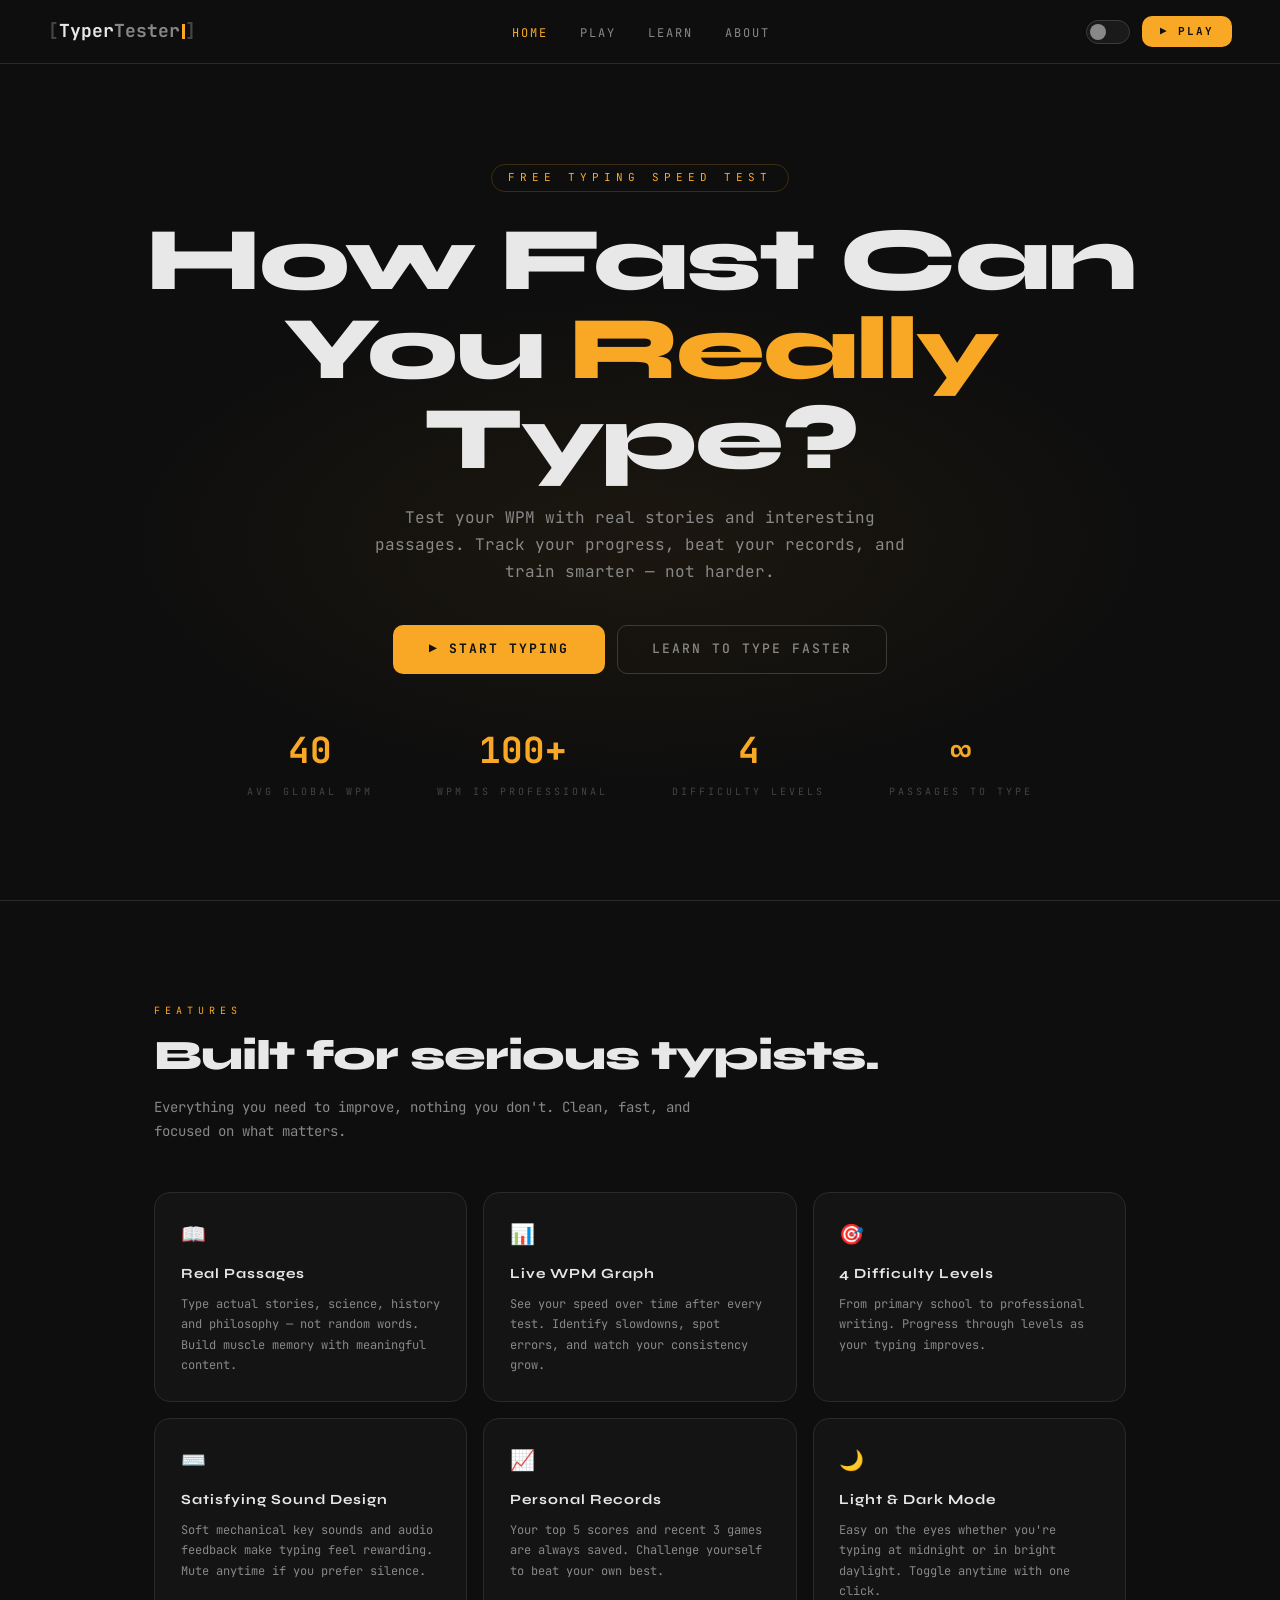
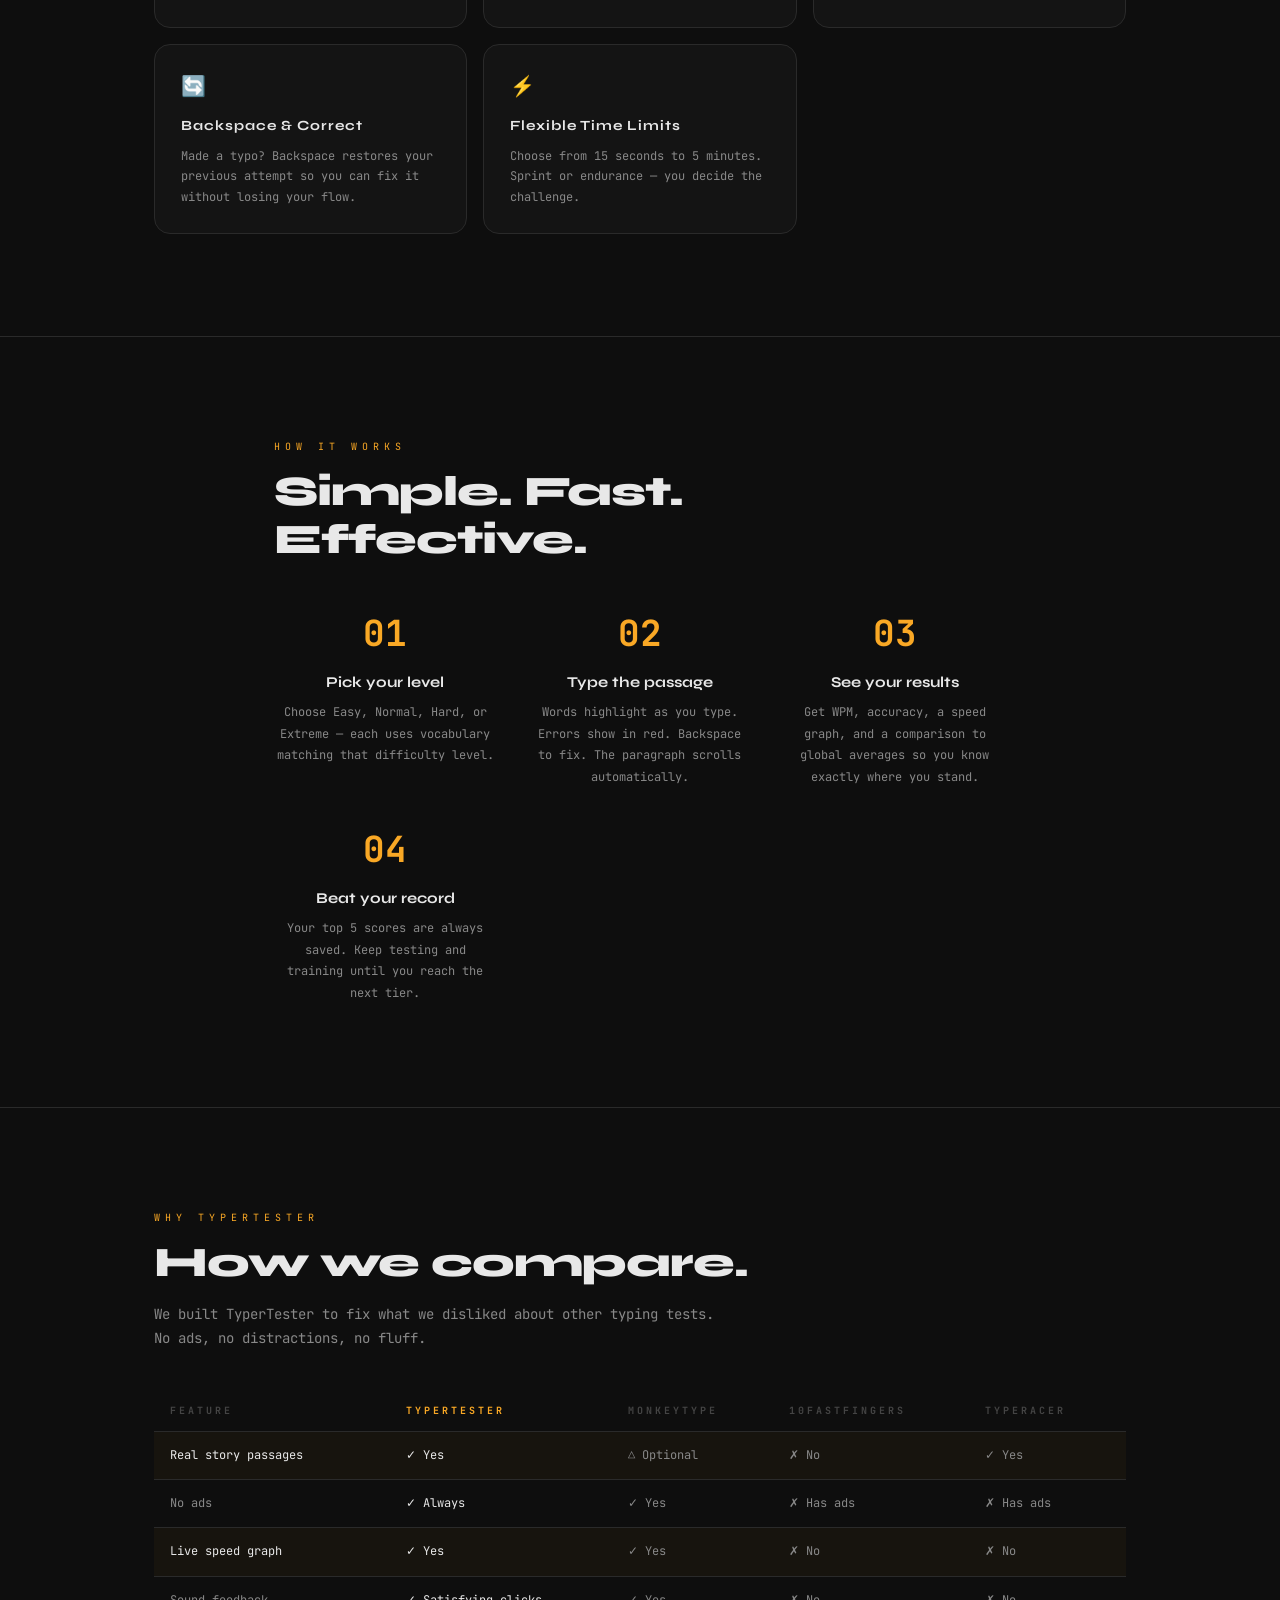
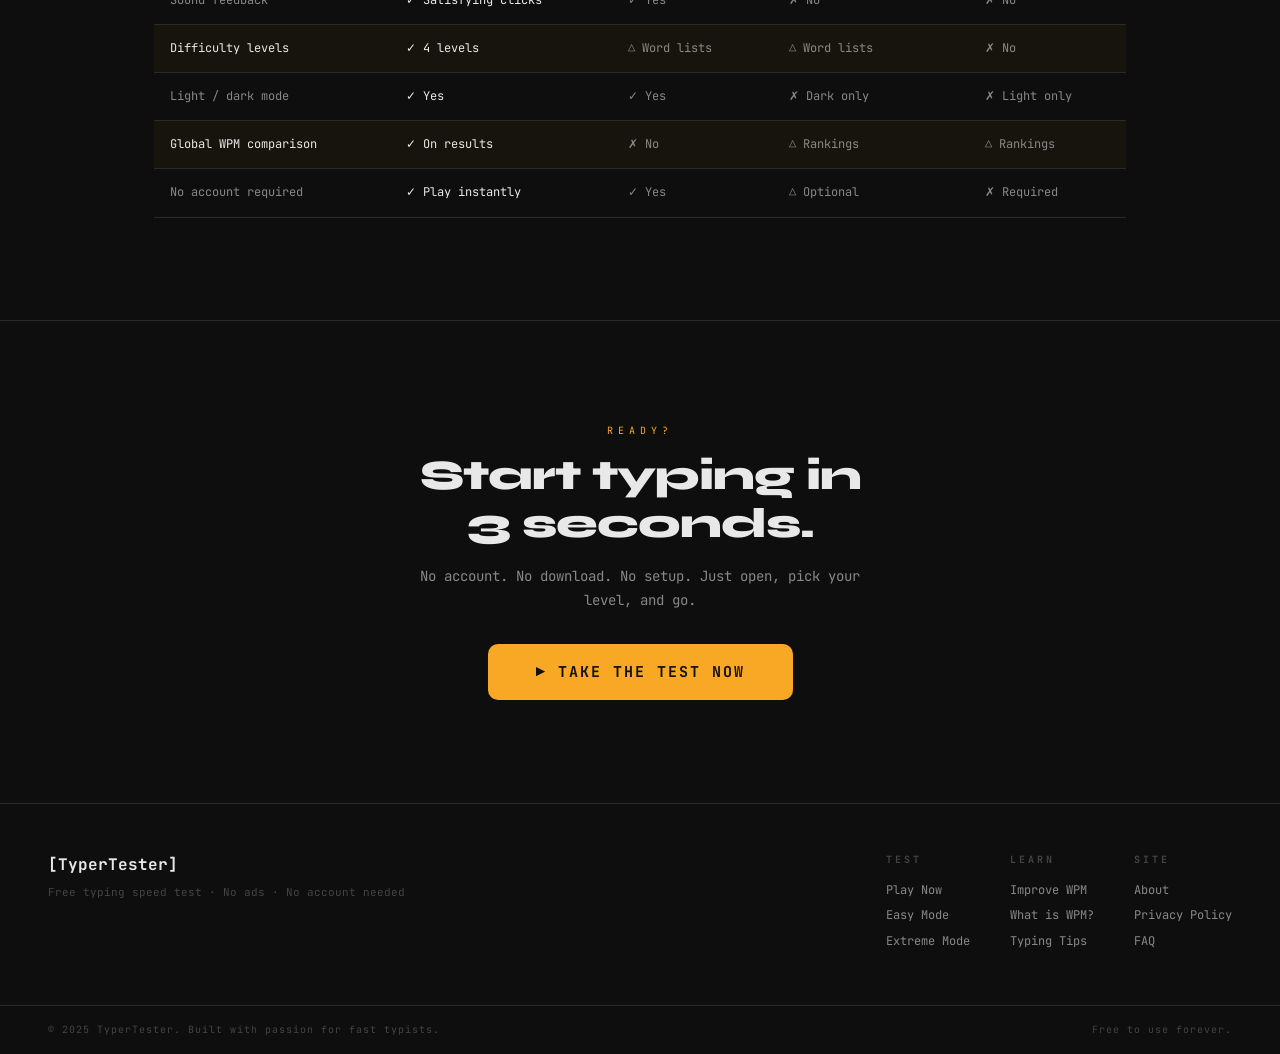
==== index.html @ 69767bdc "Add files via upload" ====
<!DOCTYPE html>
<html lang="en" data-theme="dark">
<head>
  <meta charset="UTF-8" />
  <meta name="viewport" content="width=device-width, initial-scale=1.0" />
  <title>TyperTester — Test & Improve Your Typing Speed</title>
  <meta name="description" content="TyperTester is a free, beautiful typing speed test. Practice with real passages, track your WPM, and become a faster typist." />
  <link rel="stylesheet" href="css/style.css" />
  <script src="js/main.js" defer></script>
</head>
<body>

<!-- NAV -->
<nav>
  <a href="index.html" class="nav-logo">
    <span class="bracket">[</span><span class="t1">Typer</span><span class="t2">Tester</span><span class="logo-cursor"></span><span class="bracket">]</span>
  </a>
  <ul class="nav-links" id="nav-links">
    <li><a href="index.html">Home</a></li>
    <li><a href="play.html">Play</a></li>
    <li><a href="learn.html">Learn</a></li>
    <li><a href="about.html">About</a></li>
  </ul>
  <div class="nav-right">
    <button class="theme-toggle" title="Toggle light/dark mode" aria-label="Toggle theme"></button>
    <a href="play.html" class="play-nav-btn">▶ Play</a>
    <button class="hamburger" id="hamburger" aria-label="Menu"><span></span><span></span><span></span></button>
  </div>
</nav>

<!-- HERO -->
<section class="hero">
  <div class="hero-bg"></div>
  <div class="hero-eyebrow fade-in">Free Typing Speed Test</div>
  <h1 class="fade-in-2">
    How Fast Can<br>You <span class="highlight">Really</span> Type?
  </h1>
  <p class="hero-sub fade-in-3">
    Test your WPM with real stories and interesting passages. Track your progress, beat your records, and train smarter — not harder.
  </p>
  <div class="hero-btns fade-in-4">
    <a href="play.html" class="btn-primary">▶ Start Typing</a>
    <a href="learn.html" class="btn-secondary">Learn to Type Faster</a>
  </div>
  <div class="hero-stats fade-in-4">
    <div class="hero-stat">
      <div class="num">40</div>
      <div class="label">Avg Global WPM</div>
    </div>
    <div class="hero-stat">
      <div class="num">100+</div>
      <div class="label">WPM is Professional</div>
    </div>
    <div class="hero-stat">
      <div class="num">4</div>
      <div class="label">Difficulty Levels</div>
    </div>
    <div class="hero-stat">
      <div class="num">∞</div>
      <div class="label">Passages to Type</div>
    </div>
  </div>
</section>

<hr class="divider" />

<!-- FEATURES -->
<div class="section">
  <div class="section-tag">Features</div>
  <h2 class="section-title">Built for serious typists.</h2>
  <p class="section-sub">Everything you need to improve, nothing you don't. Clean, fast, and focused on what matters.</p>
  <div class="feature-grid">
    <div class="feature-card">
      <div class="feature-icon">📖</div>
      <div class="feature-title">Real Passages</div>
      <div class="feature-desc">Type actual stories, science, history and philosophy — not random words. Build muscle memory with meaningful content.</div>
    </div>
    <div class="feature-card">
      <div class="feature-icon">📊</div>
      <div class="feature-title">Live WPM Graph</div>
      <div class="feature-desc">See your speed over time after every test. Identify slowdowns, spot errors, and watch your consistency grow.</div>
    </div>
    <div class="feature-card">
      <div class="feature-icon">🎯</div>
      <div class="feature-title">4 Difficulty Levels</div>
      <div class="feature-desc">From primary school to professional writing. Progress through levels as your typing improves.</div>
    </div>
    <div class="feature-card">
      <div class="feature-icon">⌨️</div>
      <div class="feature-title">Satisfying Sound Design</div>
      <div class="feature-desc">Soft mechanical key sounds and audio feedback make typing feel rewarding. Mute anytime if you prefer silence.</div>
    </div>
    <div class="feature-card">
      <div class="feature-icon">📈</div>
      <div class="feature-title">Personal Records</div>
      <div class="feature-desc">Your top 5 scores and recent 3 games are always saved. Challenge yourself to beat your own best.</div>
    </div>
    <div class="feature-card">
      <div class="feature-icon">🌙</div>
      <div class="feature-title">Light & Dark Mode</div>
      <div class="feature-desc">Easy on the eyes whether you're typing at midnight or in bright daylight. Toggle anytime with one click.</div>
    </div>
    <div class="feature-card">
      <div class="feature-icon">🔄</div>
      <div class="feature-title">Backspace & Correct</div>
      <div class="feature-desc">Made a typo? Backspace restores your previous attempt so you can fix it without losing your flow.</div>
    </div>
    <div class="feature-card">
      <div class="feature-icon">⚡</div>
      <div class="feature-title">Flexible Time Limits</div>
      <div class="feature-desc">Choose from 15 seconds to 5 minutes. Sprint or endurance — you decide the challenge.</div>
    </div>
  </div>
</div>

<hr class="divider" />

<!-- HOW IT WORKS -->
<div class="section" style="max-width:860px">
  <div class="section-tag">How It Works</div>
  <h2 class="section-title">Simple. Fast. Effective.</h2>
  <div style="display:grid;grid-template-columns:repeat(auto-fit,minmax(min(220px,100%),1fr));gap:2rem;margin-top:2.5rem">
    <div style="text-align:center">
      <div style="font-family:var(--mono);font-size:36px;font-weight:700;color:var(--accent);margin-bottom:.5rem">01</div>
      <div style="font-size:15px;font-weight:700;margin-bottom:.5rem">Pick your level</div>
      <div class="prose" style="font-size:12px">Choose Easy, Normal, Hard, or Extreme — each uses vocabulary matching that difficulty level.</div>
    </div>
    <div style="text-align:center">
      <div style="font-family:var(--mono);font-size:36px;font-weight:700;color:var(--accent);margin-bottom:.5rem">02</div>
      <div style="font-size:15px;font-weight:700;margin-bottom:.5rem">Type the passage</div>
      <div class="prose" style="font-size:12px">Words highlight as you type. Errors show in red. Backspace to fix. The paragraph scrolls automatically.</div>
    </div>
    <div style="text-align:center">
      <div style="font-family:var(--mono);font-size:36px;font-weight:700;color:var(--accent);margin-bottom:.5rem">03</div>
      <div style="font-size:15px;font-weight:700;margin-bottom:.5rem">See your results</div>
      <div class="prose" style="font-size:12px">Get WPM, accuracy, a speed graph, and a comparison to global averages so you know exactly where you stand.</div>
    </div>
    <div style="text-align:center">
      <div style="font-family:var(--mono);font-size:36px;font-weight:700;color:var(--accent);margin-bottom:.5rem">04</div>
      <div style="font-size:15px;font-weight:700;margin-bottom:.5rem">Beat your record</div>
      <div class="prose" style="font-size:12px">Your top 5 scores are always saved. Keep testing and training until you reach the next tier.</div>
    </div>
  </div>
</div>

<hr class="divider" />

<!-- COMPARISON -->
<div class="section">
  <div class="section-tag">Why TyperTester</div>
  <h2 class="section-title">How we compare.</h2>
  <p class="section-sub">We built TyperTester to fix what we disliked about other typing tests. No ads, no distractions, no fluff.</p>
  <div class="compare-wrap">
    <table class="compare-table">
      <thead>
        <tr>
          <th>Feature</th>
          <th class="us">TyperTester</th>
          <th>MonkeyType</th>
          <th>10FastFingers</th>
          <th>TypeRacer</th>
        </tr>
      </thead>
      <tbody>
        <tr class="us-row">
          <td class="us">Real story passages</td>
          <td class="us check">✓ Yes</td>
          <td class="meh">△ Optional</td>
          <td class="cross">✗ No</td>
          <td class="check">✓ Yes</td>
        </tr>
        <tr>
          <td>No ads</td>
          <td class="us check">✓ Always</td>
          <td class="check">✓ Yes</td>
          <td class="cross">✗ Has ads</td>
          <td class="cross">✗ Has ads</td>
        </tr>
        <tr class="us-row">
          <td class="us">Live speed graph</td>
          <td class="us check">✓ Yes</td>
          <td class="check">✓ Yes</td>
          <td class="cross">✗ No</td>
          <td class="cross">✗ No</td>
        </tr>
        <tr>
          <td>Sound feedback</td>
          <td class="us check">✓ Satisfying clicks</td>
          <td class="check">✓ Yes</td>
          <td class="cross">✗ No</td>
          <td class="cross">✗ No</td>
        </tr>
        <tr class="us-row">
          <td class="us">Difficulty levels</td>
          <td class="us check">✓ 4 levels</td>
          <td class="meh">△ Word lists</td>
          <td class="meh">△ Word lists</td>
          <td class="cross">✗ No</td>
        </tr>
        <tr>
          <td>Light / dark mode</td>
          <td class="us check">✓ Yes</td>
          <td class="check">✓ Yes</td>
          <td class="cross">✗ Dark only</td>
          <td class="cross">✗ Light only</td>
        </tr>
        <tr class="us-row">
          <td class="us">Global WPM comparison</td>
          <td class="us check">✓ On results</td>
          <td class="cross">✗ No</td>
          <td class="meh">△ Rankings</td>
          <td class="meh">△ Rankings</td>
        </tr>
        <tr>
          <td>No account required</td>
          <td class="us check">✓ Play instantly</td>
          <td class="check">✓ Yes</td>
          <td class="meh">△ Optional</td>
          <td class="cross">✗ Required</td>
        </tr>
      </tbody>
    </table>
  </div>
</div>

<hr class="divider" />

<!-- CTA -->
<div class="section" style="text-align:center;max-width:600px">
  <div class="section-tag">Ready?</div>
  <h2 class="section-title">Start typing in 3 seconds.</h2>
  <p class="section-sub" style="margin:0 auto 2rem">No account. No download. No setup. Just open, pick your level, and go.</p>
  <a href="play.html" class="btn-primary" style="font-size:15px;padding:16px 48px">▶ Take the Test Now</a>
</div>

<!-- FOOTER -->
<footer>
  <div class="footer-brand">
    <div class="brand-name" style="font-family:var(--mono)">[TyperTester]</div>
    <div class="brand-sub">Free typing speed test · No ads · No account needed</div>
  </div>
  <div class="footer-links">
    <div class="footer-col">
      <h5>Test</h5>
      <a href="play.html">Play Now</a>
      <a href="play.html?diff=easy">Easy Mode</a>
      <a href="play.html?diff=extreme">Extreme Mode</a>
    </div>
    <div class="footer-col">
      <h5>Learn</h5>
      <a href="learn.html">Improve WPM</a>
      <a href="learn.html#what-is-wpm">What is WPM?</a>
      <a href="learn.html#tips">Typing Tips</a>
    </div>
    <div class="footer-col">
      <h5>Site</h5>
      <a href="about.html">About</a>
      <a href="privacy.html">Privacy Policy</a>
      <a href="faq.html">FAQ</a>
    </div>
  </div>
</footer>
<div class="footer-bottom">
  <p>© 2025 TyperTester. Built with passion for fast typists.</p>
  <p>Free to use forever.</p>
</div>

</body>
</html>
---- css/style.css ----
/* ── TyperTester Global Styles ── */
@import url('https://fonts.googleapis.com/css2?family=JetBrains+Mono:wght@300;400;500;700&family=Syne:wght@400;600;700;800&display=swap');

:root {
  --bg: #0e0e0e;
  --bg2: #141414;
  --bg3: #1a1a1a;
  --border: #2a2a2a;
  --border2: #3a3a3a;
  --text: #e8e8e8;
  --text2: #888;
  --text3: #444;
  --accent: #f9a825;
  --accent2: #ffd54f;
  --green: #4caf50;
  --blue: #42a5f5;
  --orange: #ff9800;
  --red: #ef5350;
  --mono: 'JetBrains Mono', ui-monospace, monospace;
  --sans: 'Syne', sans-serif;
  --radius: 10px;
  --radius-lg: 16px;
  --nav-h: 64px;
  --transition: 0.2s ease;
}

[data-theme="light"] {
  --bg: #f5f4f0;
  --bg2: #ffffff;
  --bg3: #eeede9;
  --border: #dddbd4;
  --border2: #ccc9c0;
  --text: #1a1a1a;
  --text2: #666;
  --text3: #aaa;
  --accent: #e09000;
  --accent2: #f9a825;
}

*, *::before, *::after { box-sizing: border-box; margin: 0; padding: 0; }

html { scroll-behavior: smooth; }

body {
  font-family: var(--sans);
  background: var(--bg);
  color: var(--text);
  line-height: 1.6;
  transition: background var(--transition), color var(--transition);
  min-height: 100vh;
}

/* ── NAV ── */
nav {
  position: fixed; top: 0; left: 0; right: 0; z-index: 100;
  height: var(--nav-h);
  display: flex; align-items: center; justify-content: space-between;
  padding: 0 clamp(1rem, 4vw, 3rem);
  background: var(--bg);
  border-bottom: 1px solid var(--border);
  transition: background var(--transition), border-color var(--transition);
}

.nav-logo {
  font-family: var(--mono);
  font-size: clamp(14px, 1.5vw, 18px);
  font-weight: 700;
  color: var(--text);
  text-decoration: none;
  display: flex; align-items: center; gap: 0;
}
.nav-logo .bracket { color: var(--text3); }
.nav-logo .t1 { color: var(--text); }
.nav-logo .t2 { color: var(--text2); }

.nav-links {
  display: flex; align-items: center; gap: clamp(1rem, 2.5vw, 2rem);
  list-style: none;
}
.nav-links a {
  font-family: var(--mono); font-size: 12px; letter-spacing: 2px;
  color: var(--text2); text-decoration: none; text-transform: uppercase;
  transition: color var(--transition);
}
.nav-links a:hover, .nav-links a.active { color: var(--accent); }

.nav-right { display: flex; align-items: center; gap: 12px; }

/* Theme Toggle */
.theme-toggle {
  width: 44px; height: 24px;
  background: var(--bg3); border: 1px solid var(--border2);
  border-radius: 12px; cursor: pointer; position: relative;
  transition: background var(--transition);
  flex-shrink: 0;
}
.theme-toggle::after {
  content: '';
  position: absolute; top: 3px; left: 3px;
  width: 16px; height: 16px; border-radius: 50%;
  background: var(--text2);
  transition: transform 0.25s ease, background 0.25s ease;
}
[data-theme="light"] .theme-toggle::after {
  transform: translateX(20px);
  background: var(--accent);
}

.play-nav-btn {
  font-family: var(--mono); font-size: 11px; letter-spacing: 2px;
  padding: 7px 18px; border-radius: var(--radius);
  background: var(--accent); color: #111; font-weight: 700;
  border: none; cursor: pointer; text-decoration: none;
  text-transform: uppercase; transition: all var(--transition);
  display: inline-flex; align-items: center; gap: 6px;
}
.play-nav-btn:hover { background: var(--accent2); transform: translateY(-1px); }

/* Hamburger */
.hamburger { display: none; flex-direction: column; gap: 5px; cursor: pointer; padding: 4px; background: none; border: none; }
.hamburger span { display: block; width: 22px; height: 2px; background: var(--text2); border-radius: 1px; transition: all 0.3s; }

/* ── HERO ── */
.hero {
  min-height: 100vh; padding-top: var(--nav-h);
  display: flex; flex-direction: column; align-items: center; justify-content: center;
  text-align: center; padding-left: clamp(1rem, 5vw, 4rem); padding-right: clamp(1rem, 5vw, 4rem);
  position: relative; overflow: hidden;
}
.hero-bg {
  position: absolute; inset: 0; pointer-events: none;
  background: radial-gradient(ellipse 60% 40% at 50% 60%, rgba(249,168,37,0.06) 0%, transparent 70%);
}
.hero-eyebrow {
  font-family: var(--mono); font-size: 11px; letter-spacing: 5px; text-transform: uppercase;
  color: var(--accent); margin-bottom: 1.5rem;
  border: 1px solid rgba(249,168,37,0.2); border-radius: 20px; padding: 4px 16px;
  display: inline-block;
}
.hero h1 {
  font-family: var(--sans); font-size: clamp(42px, 7vw, 96px); font-weight: 800; line-height: 1;
  letter-spacing: -2px; margin-bottom: 1.2rem;
}
.hero h1 .highlight { color: var(--accent); }
.hero-sub {
  font-family: var(--mono); font-size: clamp(13px, 1.4vw, 16px);
  color: var(--text2); max-width: 540px; line-height: 1.7; margin-bottom: 2.5rem;
}
.hero-btns { display: flex; gap: 12px; justify-content: center; flex-wrap: wrap; margin-bottom: 3rem; }
.btn-primary {
  font-family: var(--mono); font-size: 13px; letter-spacing: 2px; text-transform: uppercase;
  padding: 14px 36px; border-radius: var(--radius); background: var(--accent);
  color: #111; font-weight: 700; border: none; cursor: pointer; text-decoration: none;
  transition: all var(--transition); display: inline-flex; align-items: center; gap: 8px;
}
.btn-primary:hover { background: var(--accent2); transform: translateY(-2px); }
.btn-secondary {
  font-family: var(--mono); font-size: 13px; letter-spacing: 2px; text-transform: uppercase;
  padding: 13px 34px; border-radius: var(--radius); background: transparent;
  color: var(--text2); font-weight: 500; border: 1.5px solid var(--border2); cursor: pointer;
  text-decoration: none; transition: all var(--transition); display: inline-flex; align-items: center; gap: 8px;
}
.btn-secondary:hover { border-color: var(--text2); color: var(--text); }

.hero-stats {
  display: flex; gap: clamp(2rem, 5vw, 4rem); justify-content: center; flex-wrap: wrap;
}
.hero-stat { text-align: center; }
.hero-stat .num { font-family: var(--mono); font-size: clamp(24px, 3vw, 36px); font-weight: 700; color: var(--accent); }
.hero-stat .label { font-family: var(--mono); font-size: 10px; letter-spacing: 3px; text-transform: uppercase; color: var(--text3); margin-top: 4px; }

/* ── SECTIONS ── */
.section {
  padding: clamp(4rem, 8vw, 7rem) clamp(1rem, 5vw, 4rem);
  max-width: 1100px; margin: 0 auto;
}
.section-full { padding: clamp(4rem, 8vw, 7rem) clamp(1rem, 5vw, 4rem); }
.section-tag {
  font-family: var(--mono); font-size: 10px; letter-spacing: 5px; text-transform: uppercase;
  color: var(--accent); margin-bottom: .8rem;
}
.section-title { font-size: clamp(26px, 3.5vw, 42px); font-weight: 800; letter-spacing: -1px; line-height: 1.15; margin-bottom: 1rem; }
.section-sub { font-family: var(--mono); font-size: clamp(12px, 1.2vw, 14px); color: var(--text2); line-height: 1.7; max-width: 560px; }
.divider { border: none; border-top: 1px solid var(--border); margin: 0; }

/* ── FEATURE GRID ── */
.feature-grid { display: grid; grid-template-columns: repeat(auto-fit, minmax(min(280px, 100%), 1fr)); gap: 16px; margin-top: 3rem; }
.feature-card {
  background: var(--bg2); border: 1.5px solid var(--border);
  border-radius: var(--radius-lg); padding: clamp(1.2rem, 2vw, 1.8rem);
  transition: border-color var(--transition), transform var(--transition);
}
.feature-card:hover { border-color: var(--border2); transform: translateY(-2px); }
.feature-icon { font-size: 20px; margin-bottom: .8rem; }
.feature-title { font-size: 14px; font-weight: 700; letter-spacing: 1px; margin-bottom: .5rem; }
.feature-desc { font-family: var(--mono); font-size: 12px; color: var(--text2); line-height: 1.7; }

/* ── COMPARISON TABLE ── */
.compare-wrap { overflow-x: auto; margin-top: 2.5rem; }
.compare-table { width: 100%; border-collapse: collapse; font-family: var(--mono); font-size: 12px; }
.compare-table th {
  padding: 12px 16px; text-align: left; font-size: 10px; letter-spacing: 3px;
  text-transform: uppercase; color: var(--text3); border-bottom: 1px solid var(--border);
}
.compare-table th.us { color: var(--accent); }
.compare-table td { padding: 14px 16px; border-bottom: 1px solid var(--border); color: var(--text2); }
.compare-table td.us { color: var(--text); }
.compare-table tr.us-row td { background: rgba(249,168,37,0.04); }
.check { color: var(--green); } .cross { color: var(--red); } .meh { color: var(--text3); }

/* ── WPM TIERS ── */
.tier-grid { display: grid; grid-template-columns: repeat(auto-fit, minmax(min(160px, 100%), 1fr)); gap: 10px; margin-top: 2rem; }
.tier-card {
  padding: 1.2rem 1rem; border-radius: var(--radius); border: 1.5px solid var(--border);
  background: var(--bg2); text-align: center;
}
.tier-range { font-family: var(--mono); font-size: 16px; font-weight: 700; margin-bottom: 4px; }
.tier-name { font-family: var(--mono); font-size: 10px; letter-spacing: 3px; text-transform: uppercase; color: var(--text2); margin-bottom: 4px; }
.tier-pct { font-family: var(--mono); font-size: 10px; color: var(--text3); }

/* ── TIPS ── */
.tips-grid { display: grid; grid-template-columns: repeat(auto-fit, minmax(min(300px, 100%), 1fr)); gap: 16px; margin-top: 2.5rem; }
.tip-card {
  background: var(--bg2); border: 1.5px solid var(--border); border-radius: var(--radius-lg);
  padding: 1.5rem; transition: border-color var(--transition);
}
.tip-card:hover { border-color: var(--accent); }
.tip-num { font-family: var(--mono); font-size: 10px; color: var(--accent); letter-spacing: 3px; text-transform: uppercase; margin-bottom: .5rem; }
.tip-title { font-size: 15px; font-weight: 700; margin-bottom: .5rem; }
.tip-desc { font-family: var(--mono); font-size: 12px; color: var(--text2); line-height: 1.7; }

/* ── ABOUT / GENERAL PAGE ── */
.page-hero {
  padding-top: calc(var(--nav-h) + clamp(3rem, 6vw, 5rem));
  padding-bottom: clamp(3rem, 5vw, 4rem);
  padding-left: clamp(1rem, 5vw, 4rem);
  padding-right: clamp(1rem, 5vw, 4rem);
  text-align: center; max-width: 800px; margin: 0 auto;
}
.page-hero h1 { font-size: clamp(32px, 5vw, 60px); font-weight: 800; letter-spacing: -1.5px; margin-bottom: 1rem; }
.page-hero p { font-family: var(--mono); font-size: clamp(12px, 1.2vw, 14px); color: var(--text2); line-height: 1.7; }

.prose { font-family: var(--mono); font-size: clamp(12px, 1.1vw, 14px); color: var(--text2); line-height: 1.8; }
.prose p { margin-bottom: 1.2rem; }
.prose h3 { font-family: var(--sans); font-size: 18px; font-weight: 700; color: var(--text); margin-bottom: .7rem; margin-top: 1.5rem; }
.prose strong { color: var(--text); }

/* ── FOOTER ── */
footer {
  border-top: 1px solid var(--border);
  padding: clamp(2rem, 4vw, 3rem) clamp(1rem, 5vw, 3rem);
  display: flex; justify-content: space-between; align-items: flex-start;
  flex-wrap: wrap; gap: 2rem;
  transition: border-color var(--transition);
}
.footer-brand .brand-name { font-family: var(--mono); font-size: 16px; font-weight: 700; margin-bottom: .4rem; }
.footer-brand .brand-sub { font-family: var(--mono); font-size: 11px; color: var(--text3); }
.footer-links { display: flex; gap: 2.5rem; flex-wrap: wrap; }
.footer-col h5 { font-family: var(--mono); font-size: 10px; letter-spacing: 3px; text-transform: uppercase; color: var(--text3); margin-bottom: .8rem; }
.footer-col a { display: block; font-family: var(--mono); font-size: 12px; color: var(--text2); text-decoration: none; margin-bottom: .4rem; transition: color var(--transition); }
.footer-col a:hover { color: var(--accent); }
.footer-bottom { border-top: 1px solid var(--border); padding: 1rem clamp(1rem, 5vw, 3rem); display: flex; justify-content: space-between; flex-wrap: wrap; gap: .5rem; }
.footer-bottom p { font-family: var(--mono); font-size: 10px; color: var(--text3); letter-spacing: 1px; }

/* ── PLAY PAGE ── */
#play-app {
  min-height: 100vh; padding-top: var(--nav-h);
  background: var(--bg); display: flex; flex-direction: column;
  font-family: var(--mono);
}

/* ── RESULT EXTRAS ── */
.result-compare {
  background: var(--bg2); border: 1.5px solid var(--border);
  border-radius: var(--radius-lg); padding: 1.5rem;
  margin-top: 1rem; width: 100%; max-width: 960px; align-self: center;
}
.rc-title { font-size: 10px; color: var(--text3); letter-spacing: 4px; text-transform: uppercase; margin-bottom: 1.2rem; font-family: var(--mono); }
.rc-bars { display: flex; flex-direction: column; gap: 10px; }
.rc-bar-row { display: flex; align-items: center; gap: 12px; font-family: var(--mono); font-size: 11px; }
.rc-bar-label { width: 130px; color: var(--text2); flex-shrink: 0; }
.rc-bar-track { flex: 1; height: 8px; background: var(--bg3); border-radius: 4px; overflow: hidden; }
.rc-bar-fill { height: 100%; border-radius: 4px; transition: width 1.2s cubic-bezier(0.4,0,0.2,1); width: 0; }
.rc-bar-fill.you { background: var(--accent); }
.rc-bar-fill.avg { background: var(--text3); }
.rc-bar-fill.pro { background: var(--blue); }
.rc-bar-fill.world { background: var(--red); }
.rc-bar-val { width: 55px; text-align: right; color: var(--text2); }
.tier-badge {
  display: inline-block; padding: 3px 12px; border-radius: 20px;
  font-family: var(--mono); font-size: 10px; letter-spacing: 2px; text-transform: uppercase;
  margin-top: .5rem;
}

/* ── UTILS ── */
.text-center { text-align: center; }
.mb-2 { margin-bottom: 2rem; }
.mt-3 { margin-top: 3rem; }
.accent { color: var(--accent); }
.mono { font-family: var(--mono); }
.bg-stripe {
  background: repeating-linear-gradient(45deg, transparent, transparent 4px, rgba(255,255,255,0.012) 4px, rgba(255,255,255,0.012) 8px);
}

/* ── MOBILE ── */
@media (max-width: 768px) {
  .nav-links { display: none; }
  .nav-links.open { display: flex; flex-direction: column; position: absolute; top: var(--nav-h); left: 0; right: 0; background: var(--bg); border-bottom: 1px solid var(--border); padding: 1rem 1.5rem; gap: .8rem; }
  .hamburger { display: flex; }
  .compare-table { font-size: 11px; }
  .compare-table td, .compare-table th { padding: 10px 10px; }
  footer { flex-direction: column; }
}

/* ── ANIMATIONS ── */
@keyframes fadeInUp { from { opacity: 0; transform: translateY(20px); } to { opacity: 1; transform: translateY(0); } }
.fade-in { animation: fadeInUp 0.6s ease both; }
.fade-in-2 { animation: fadeInUp 0.6s ease 0.15s both; }
.fade-in-3 { animation: fadeInUp 0.6s ease 0.3s both; }
.fade-in-4 { animation: fadeInUp 0.6s ease 0.45s both; }

/* cursor blink for logo */
.logo-cursor { display: inline-block; width: 3px; height: .85em; background: var(--accent); animation: curb 1s step-end infinite; vertical-align: text-bottom; margin-left: 2px; }
@keyframes curb { 0%,100%{opacity:1}50%{opacity:0} }
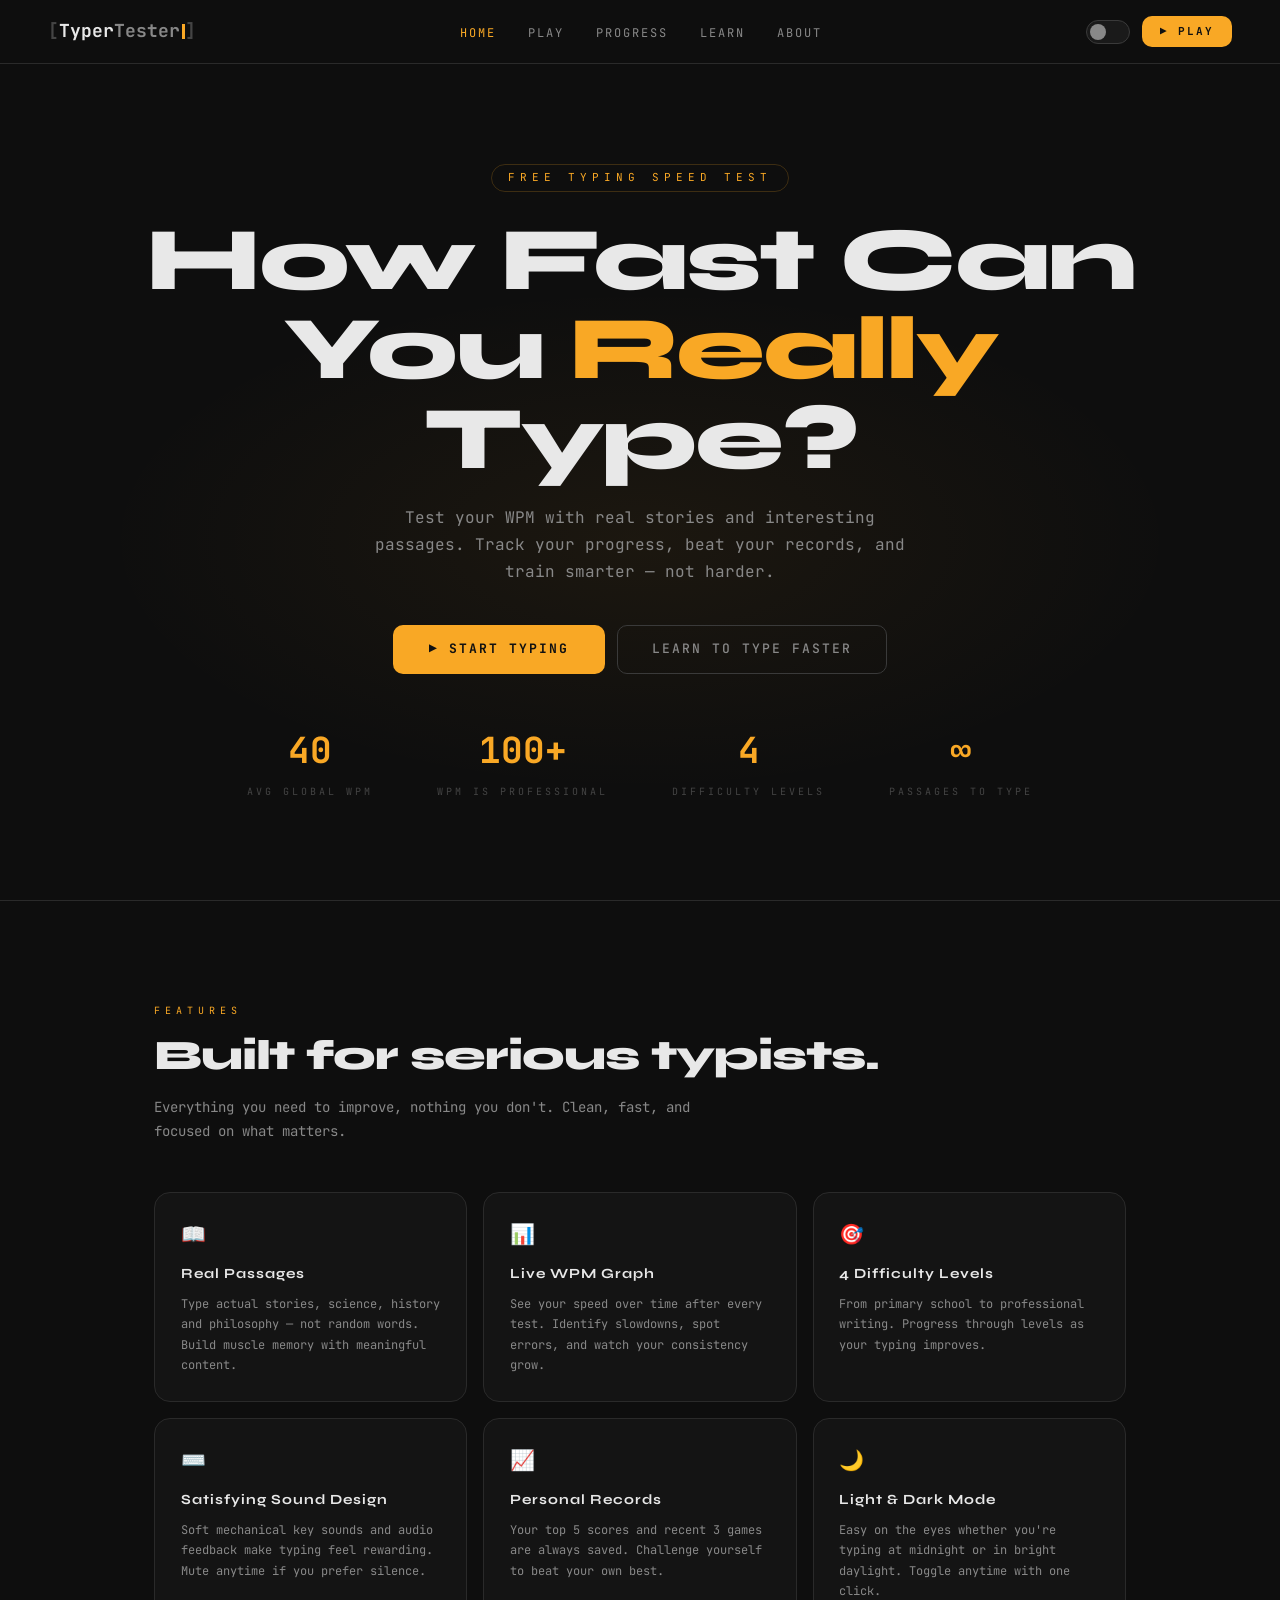
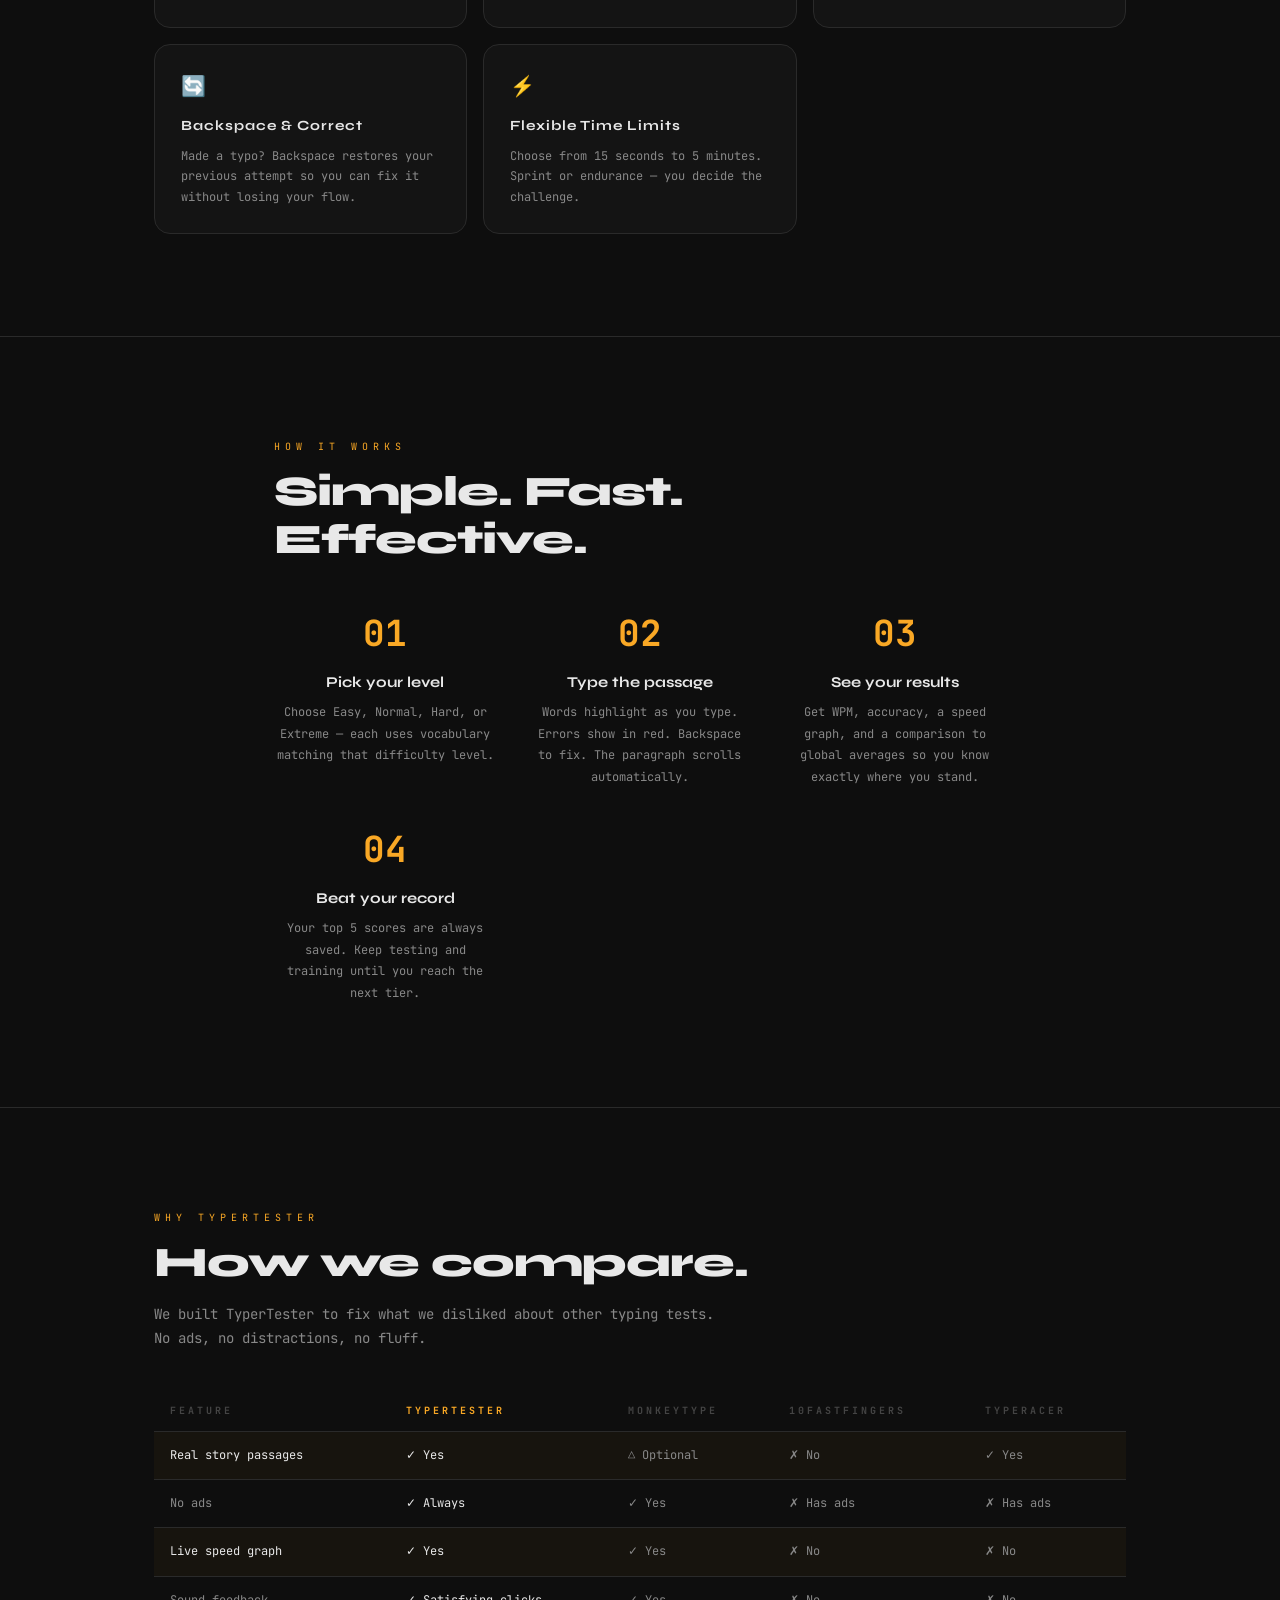
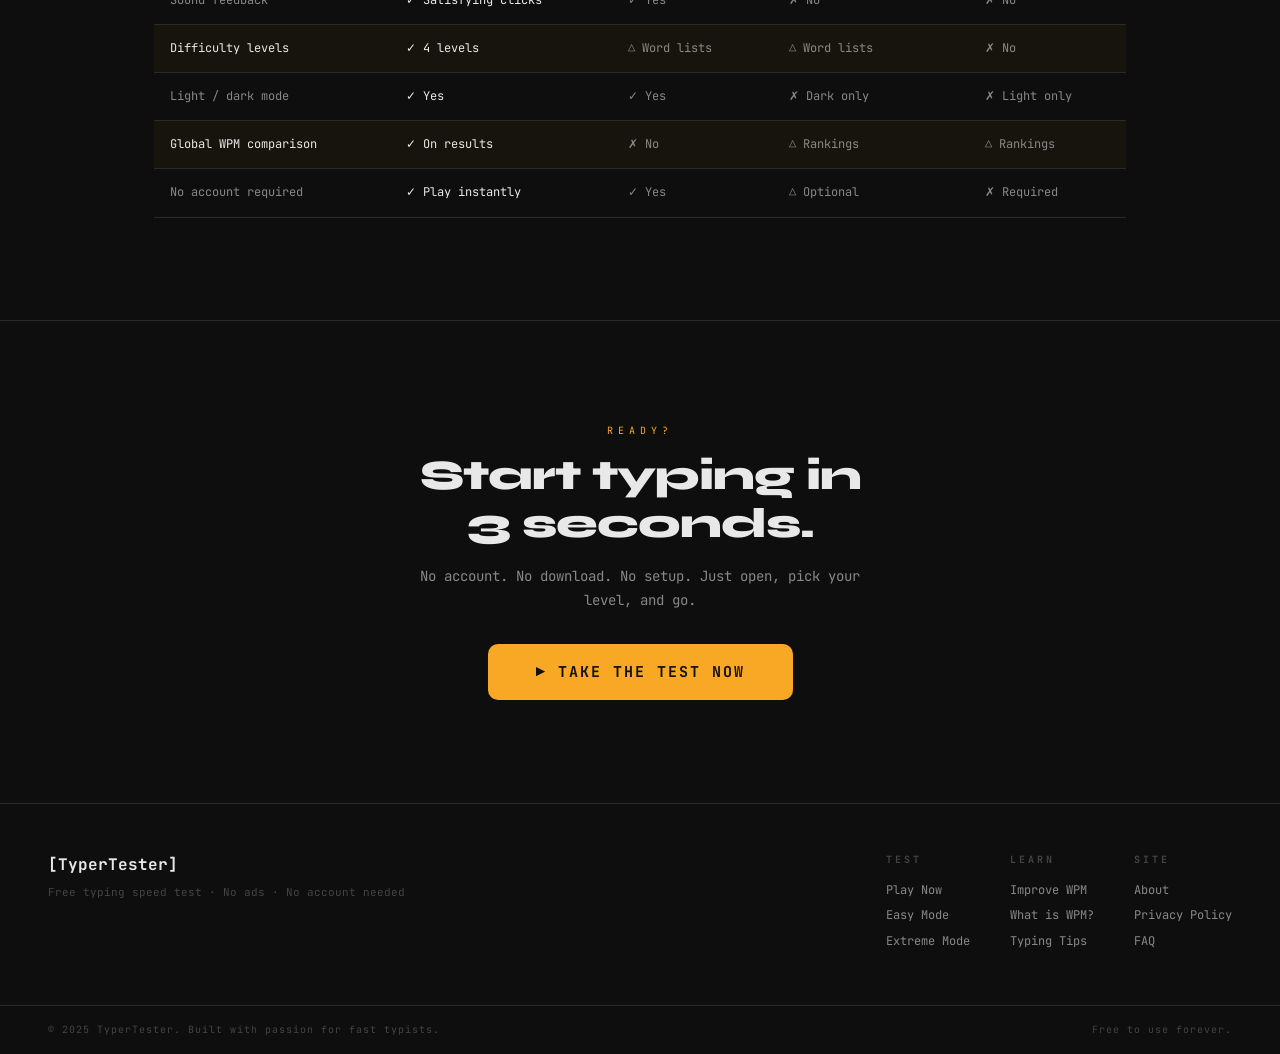
==== commit 97cd03d1: "Add files via upload" ====
--- a/index.html
+++ b/index.html
@@ -18,6 +18,7 @@
   <ul class="nav-links" id="nav-links">
     <li><a href="index.html">Home</a></li>
     <li><a href="play.html">Play</a></li>
+    <li><a href="progress.html">Progress</a></li>
     <li><a href="learn.html">Learn</a></li>
     <li><a href="about.html">About</a></li>
   </ul>
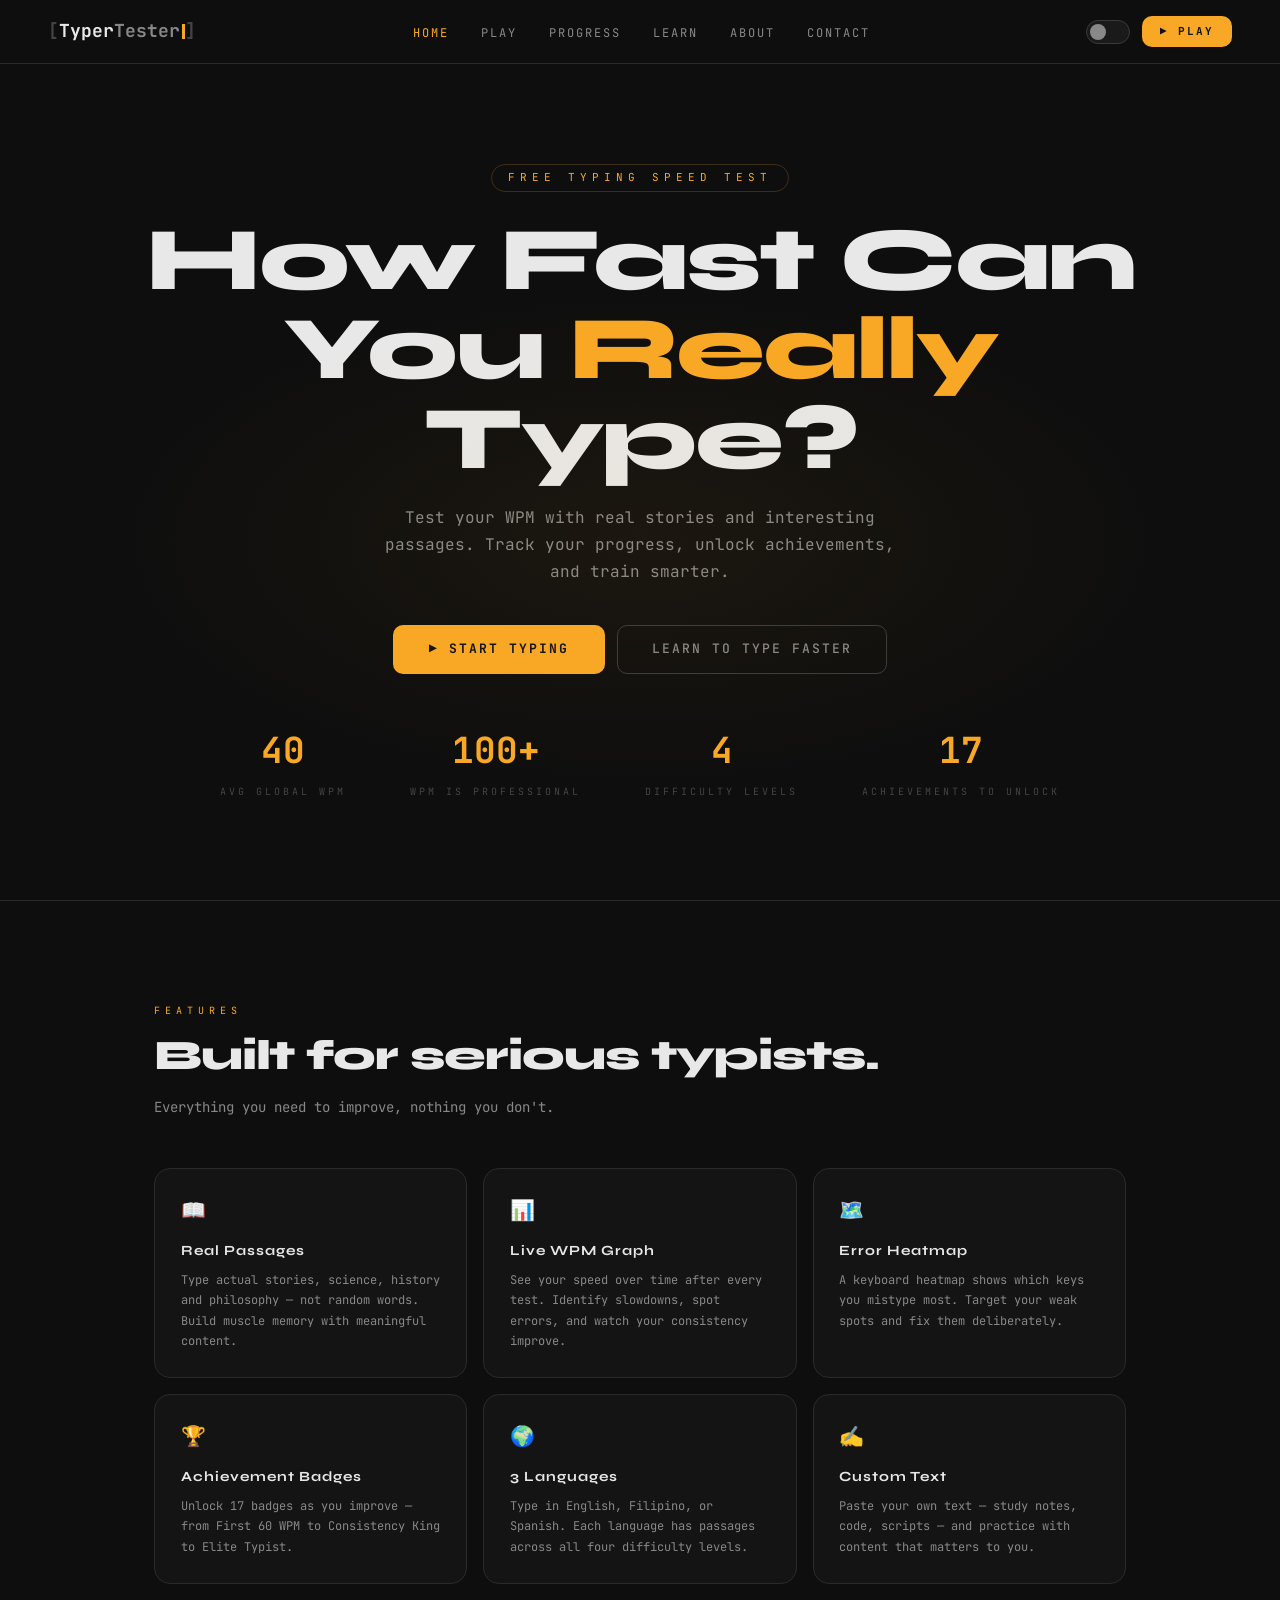
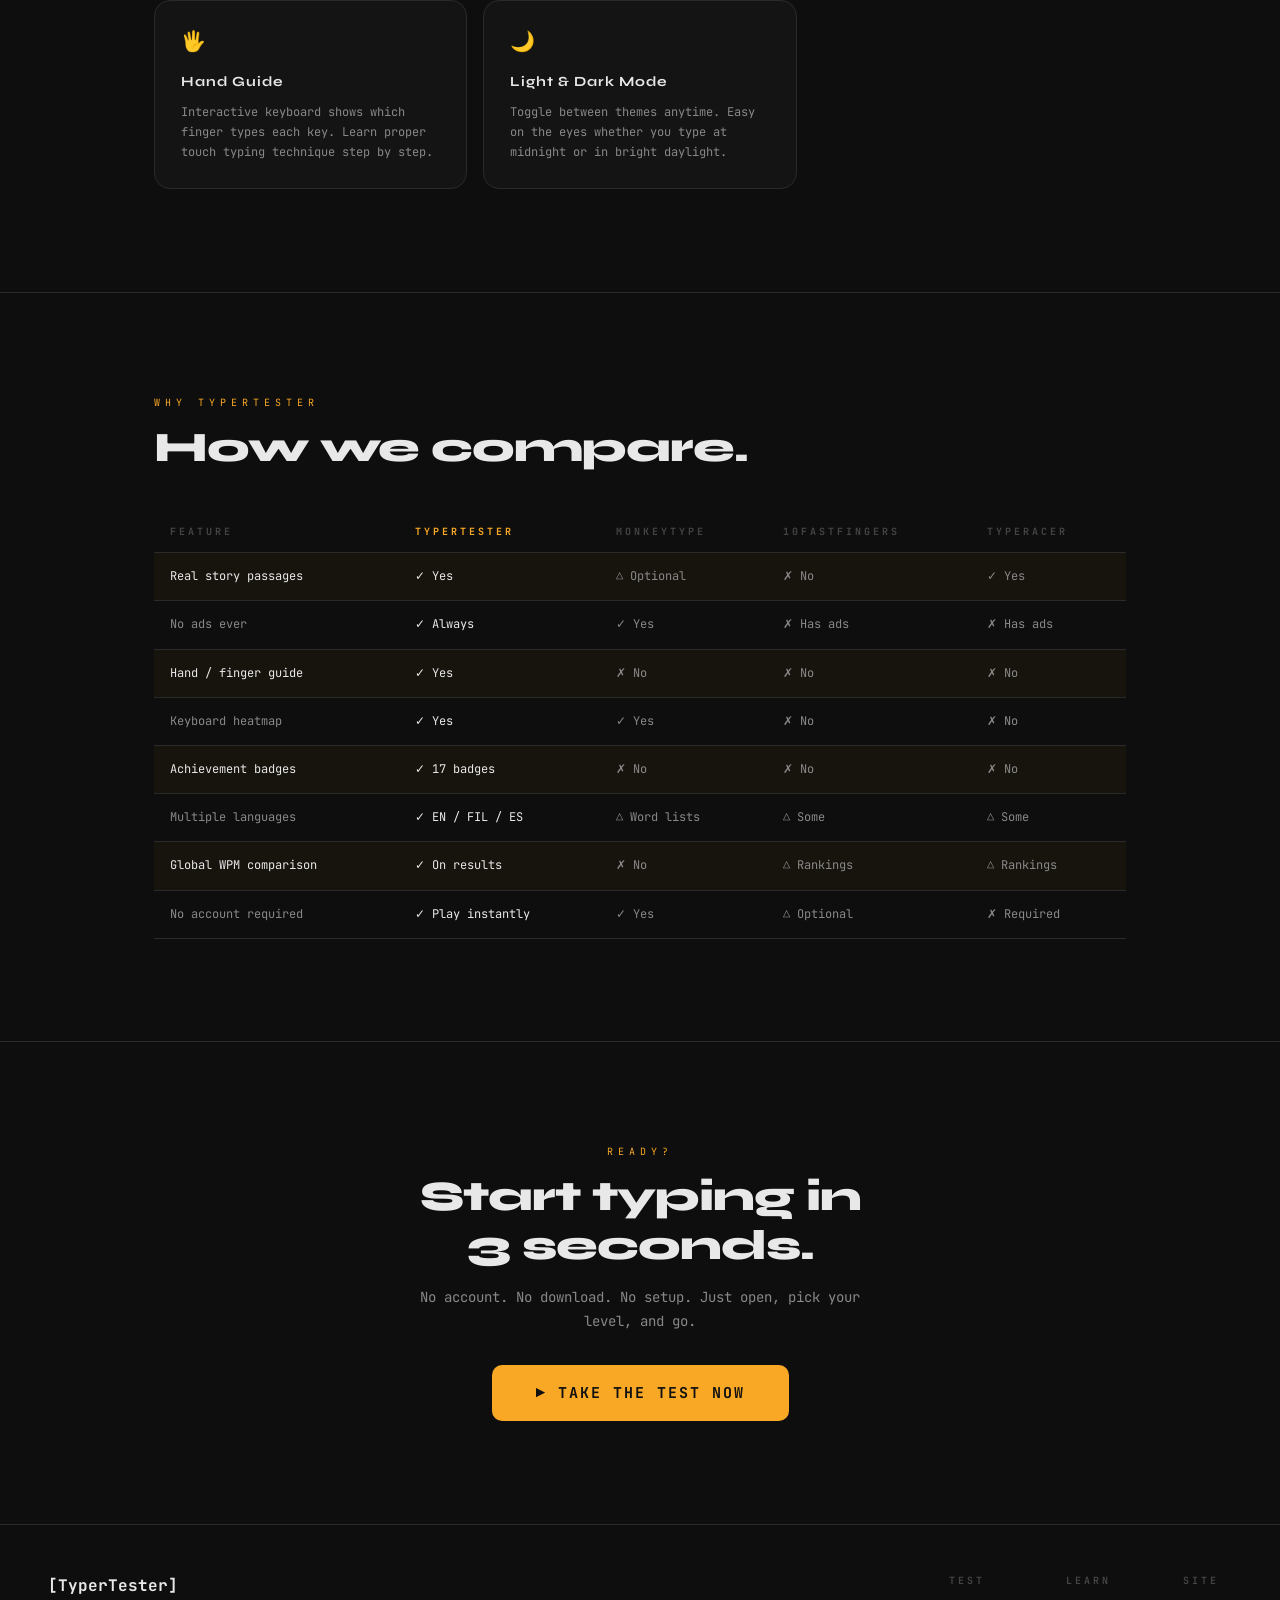
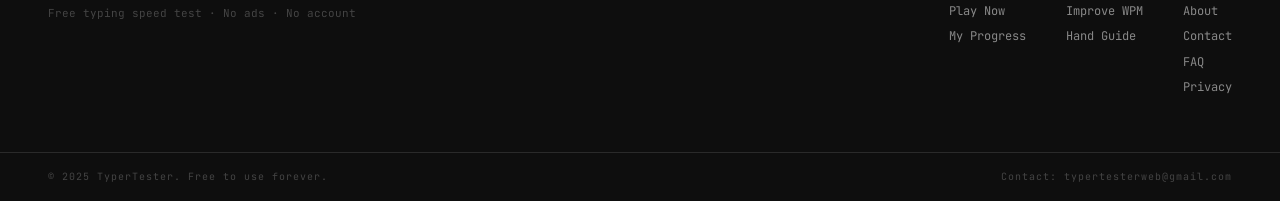
==== commit ab6bdf9e: "index.html" ====
--- a/index.html
+++ b/index.html
@@ -1,270 +1,98 @@
 <!DOCTYPE html>
-<html lang="en" data-theme="dark">
+<html lang="en">
 <head>
-  <meta charset="UTF-8" />
-  <meta name="viewport" content="width=device-width, initial-scale=1.0" />
-  <title>TyperTester — Test & Improve Your Typing Speed</title>
-  <meta name="description" content="TyperTester is a free, beautiful typing speed test. Practice with real passages, track your WPM, and become a faster typist." />
-  <link rel="stylesheet" href="css/style.css" />
-  <script src="js/main.js" defer></script>
+<meta charset="UTF-8"/><meta name="viewport" content="width=device-width,initial-scale=1.0"/>
+<title>TyperTester — Free Typing Speed Test</title>
+<meta name="description" content="Test and improve your typing speed with real passages. Track WPM, unlock badges, and see how you compare globally. Free, no account needed."/>
+<link rel="stylesheet" href="css/style.css"/>
+<script src="js/main.js"></script>
 </head>
 <body>
-
-<!-- NAV -->
 <nav>
-  <a href="index.html" class="nav-logo">
-    <span class="bracket">[</span><span class="t1">Typer</span><span class="t2">Tester</span><span class="logo-cursor"></span><span class="bracket">]</span>
-  </a>
+  <a href="index.html" class="nav-logo"><span class="bracket">[</span><span class="t1">Typer</span><span class="t2">Tester</span><span class="logo-cursor"></span><span class="bracket">]</span></a>
   <ul class="nav-links" id="nav-links">
-    <li><a href="index.html">Home</a></li>
-    <li><a href="play.html">Play</a></li>
-    <li><a href="progress.html">Progress</a></li>
-    <li><a href="learn.html">Learn</a></li>
-    <li><a href="about.html">About</a></li>
+    <li><a href="index.html">Home</a></li><li><a href="play.html">Play</a></li>
+    <li><a href="progress.html">Progress</a></li><li><a href="learn.html">Learn</a></li>
+    <li><a href="about.html">About</a></li><li><a href="contact.html">Contact</a></li>
   </ul>
   <div class="nav-right">
-    <button class="theme-toggle" title="Toggle light/dark mode" aria-label="Toggle theme"></button>
+    <button class="theme-toggle" aria-label="Toggle theme"></button>
     <a href="play.html" class="play-nav-btn">▶ Play</a>
     <button class="hamburger" id="hamburger" aria-label="Menu"><span></span><span></span><span></span></button>
   </div>
 </nav>
 
-<!-- HERO -->
 <section class="hero">
   <div class="hero-bg"></div>
-  <div class="hero-eyebrow fade-in">Free Typing Speed Test</div>
-  <h1 class="fade-in-2">
-    How Fast Can<br>You <span class="highlight">Really</span> Type?
-  </h1>
-  <p class="hero-sub fade-in-3">
-    Test your WPM with real stories and interesting passages. Track your progress, beat your records, and train smarter — not harder.
-  </p>
-  <div class="hero-btns fade-in-4">
+  <div class="hero-eyebrow">Free Typing Speed Test</div>
+  <h1>How Fast Can<br>You <span class="highlight">Really</span> Type?</h1>
+  <p class="hero-sub">Test your WPM with real stories and interesting passages. Track your progress, unlock achievements, and train smarter.</p>
+  <div class="hero-btns">
     <a href="play.html" class="btn-primary">▶ Start Typing</a>
     <a href="learn.html" class="btn-secondary">Learn to Type Faster</a>
   </div>
-  <div class="hero-stats fade-in-4">
-    <div class="hero-stat">
-      <div class="num">40</div>
-      <div class="label">Avg Global WPM</div>
-    </div>
-    <div class="hero-stat">
-      <div class="num">100+</div>
-      <div class="label">WPM is Professional</div>
-    </div>
-    <div class="hero-stat">
-      <div class="num">4</div>
-      <div class="label">Difficulty Levels</div>
-    </div>
-    <div class="hero-stat">
-      <div class="num">∞</div>
-      <div class="label">Passages to Type</div>
-    </div>
+  <div class="hero-stats">
+    <div class="hero-stat"><div class="num">40</div><div class="label">Avg Global WPM</div></div>
+    <div class="hero-stat"><div class="num">100+</div><div class="label">WPM is Professional</div></div>
+    <div class="hero-stat"><div class="num">4</div><div class="label">Difficulty Levels</div></div>
+    <div class="hero-stat"><div class="num">17</div><div class="label">Achievements to Unlock</div></div>
   </div>
 </section>
+<hr class="divider"/>
 
-<hr class="divider" />
-
-<!-- FEATURES -->
 <div class="section">
   <div class="section-tag">Features</div>
   <h2 class="section-title">Built for serious typists.</h2>
-  <p class="section-sub">Everything you need to improve, nothing you don't. Clean, fast, and focused on what matters.</p>
+  <p class="section-sub">Everything you need to improve, nothing you don't.</p>
   <div class="feature-grid">
-    <div class="feature-card">
-      <div class="feature-icon">📖</div>
-      <div class="feature-title">Real Passages</div>
-      <div class="feature-desc">Type actual stories, science, history and philosophy — not random words. Build muscle memory with meaningful content.</div>
-    </div>
-    <div class="feature-card">
-      <div class="feature-icon">📊</div>
-      <div class="feature-title">Live WPM Graph</div>
-      <div class="feature-desc">See your speed over time after every test. Identify slowdowns, spot errors, and watch your consistency grow.</div>
-    </div>
-    <div class="feature-card">
-      <div class="feature-icon">🎯</div>
-      <div class="feature-title">4 Difficulty Levels</div>
-      <div class="feature-desc">From primary school to professional writing. Progress through levels as your typing improves.</div>
-    </div>
-    <div class="feature-card">
-      <div class="feature-icon">⌨️</div>
-      <div class="feature-title">Satisfying Sound Design</div>
-      <div class="feature-desc">Soft mechanical key sounds and audio feedback make typing feel rewarding. Mute anytime if you prefer silence.</div>
-    </div>
-    <div class="feature-card">
-      <div class="feature-icon">📈</div>
-      <div class="feature-title">Personal Records</div>
-      <div class="feature-desc">Your top 5 scores and recent 3 games are always saved. Challenge yourself to beat your own best.</div>
-    </div>
-    <div class="feature-card">
-      <div class="feature-icon">🌙</div>
-      <div class="feature-title">Light & Dark Mode</div>
-      <div class="feature-desc">Easy on the eyes whether you're typing at midnight or in bright daylight. Toggle anytime with one click.</div>
-    </div>
-    <div class="feature-card">
-      <div class="feature-icon">🔄</div>
-      <div class="feature-title">Backspace & Correct</div>
-      <div class="feature-desc">Made a typo? Backspace restores your previous attempt so you can fix it without losing your flow.</div>
-    </div>
-    <div class="feature-card">
-      <div class="feature-icon">⚡</div>
-      <div class="feature-title">Flexible Time Limits</div>
-      <div class="feature-desc">Choose from 15 seconds to 5 minutes. Sprint or endurance — you decide the challenge.</div>
-    </div>
+    <div class="feature-card"><div class="feature-icon">📖</div><div class="feature-title">Real Passages</div><div class="feature-desc">Type actual stories, science, history and philosophy — not random words. Build muscle memory with meaningful content.</div></div>
+    <div class="feature-card"><div class="feature-icon">📊</div><div class="feature-title">Live WPM Graph</div><div class="feature-desc">See your speed over time after every test. Identify slowdowns, spot errors, and watch your consistency improve.</div></div>
+    <div class="feature-card"><div class="feature-icon">🗺️</div><div class="feature-title">Error Heatmap</div><div class="feature-desc">A keyboard heatmap shows which keys you mistype most. Target your weak spots and fix them deliberately.</div></div>
+    <div class="feature-card"><div class="feature-icon">🏆</div><div class="feature-title">Achievement Badges</div><div class="feature-desc">Unlock 17 badges as you improve — from First 60 WPM to Consistency King to Elite Typist.</div></div>
+    <div class="feature-card"><div class="feature-icon">🌍</div><div class="feature-title">3 Languages</div><div class="feature-desc">Type in English, Filipino, or Spanish. Each language has passages across all four difficulty levels.</div></div>
+    <div class="feature-card"><div class="feature-icon">✍️</div><div class="feature-title">Custom Text</div><div class="feature-desc">Paste your own text — study notes, code, scripts — and practice with content that matters to you.</div></div>
+    <div class="feature-card"><div class="feature-icon">🖐️</div><div class="feature-title">Hand Guide</div><div class="feature-desc">Interactive keyboard shows which finger types each key. Learn proper touch typing technique step by step.</div></div>
+    <div class="feature-card"><div class="feature-icon">🌙</div><div class="feature-title">Light &amp; Dark Mode</div><div class="feature-desc">Toggle between themes anytime. Easy on the eyes whether you type at midnight or in bright daylight.</div></div>
   </div>
 </div>
+<hr class="divider"/>
 
-<hr class="divider" />
-
-<!-- HOW IT WORKS -->
-<div class="section" style="max-width:860px">
-  <div class="section-tag">How It Works</div>
-  <h2 class="section-title">Simple. Fast. Effective.</h2>
-  <div style="display:grid;grid-template-columns:repeat(auto-fit,minmax(min(220px,100%),1fr));gap:2rem;margin-top:2.5rem">
-    <div style="text-align:center">
-      <div style="font-family:var(--mono);font-size:36px;font-weight:700;color:var(--accent);margin-bottom:.5rem">01</div>
-      <div style="font-size:15px;font-weight:700;margin-bottom:.5rem">Pick your level</div>
-      <div class="prose" style="font-size:12px">Choose Easy, Normal, Hard, or Extreme — each uses vocabulary matching that difficulty level.</div>
-    </div>
-    <div style="text-align:center">
-      <div style="font-family:var(--mono);font-size:36px;font-weight:700;color:var(--accent);margin-bottom:.5rem">02</div>
-      <div style="font-size:15px;font-weight:700;margin-bottom:.5rem">Type the passage</div>
-      <div class="prose" style="font-size:12px">Words highlight as you type. Errors show in red. Backspace to fix. The paragraph scrolls automatically.</div>
-    </div>
-    <div style="text-align:center">
-      <div style="font-family:var(--mono);font-size:36px;font-weight:700;color:var(--accent);margin-bottom:.5rem">03</div>
-      <div style="font-size:15px;font-weight:700;margin-bottom:.5rem">See your results</div>
-      <div class="prose" style="font-size:12px">Get WPM, accuracy, a speed graph, and a comparison to global averages so you know exactly where you stand.</div>
-    </div>
-    <div style="text-align:center">
-      <div style="font-family:var(--mono);font-size:36px;font-weight:700;color:var(--accent);margin-bottom:.5rem">04</div>
-      <div style="font-size:15px;font-weight:700;margin-bottom:.5rem">Beat your record</div>
-      <div class="prose" style="font-size:12px">Your top 5 scores are always saved. Keep testing and training until you reach the next tier.</div>
-    </div>
-  </div>
-</div>
-
-<hr class="divider" />
-
-<!-- COMPARISON -->
 <div class="section">
   <div class="section-tag">Why TyperTester</div>
   <h2 class="section-title">How we compare.</h2>
-  <p class="section-sub">We built TyperTester to fix what we disliked about other typing tests. No ads, no distractions, no fluff.</p>
   <div class="compare-wrap">
     <table class="compare-table">
-      <thead>
-        <tr>
-          <th>Feature</th>
-          <th class="us">TyperTester</th>
-          <th>MonkeyType</th>
-          <th>10FastFingers</th>
-          <th>TypeRacer</th>
-        </tr>
-      </thead>
+      <thead><tr><th>Feature</th><th class="us">TyperTester</th><th>MonkeyType</th><th>10FastFingers</th><th>TypeRacer</th></tr></thead>
       <tbody>
-        <tr class="us-row">
-          <td class="us">Real story passages</td>
-          <td class="us check">✓ Yes</td>
-          <td class="meh">△ Optional</td>
-          <td class="cross">✗ No</td>
-          <td class="check">✓ Yes</td>
-        </tr>
-        <tr>
-          <td>No ads</td>
-          <td class="us check">✓ Always</td>
-          <td class="check">✓ Yes</td>
-          <td class="cross">✗ Has ads</td>
-          <td class="cross">✗ Has ads</td>
-        </tr>
-        <tr class="us-row">
-          <td class="us">Live speed graph</td>
-          <td class="us check">✓ Yes</td>
-          <td class="check">✓ Yes</td>
-          <td class="cross">✗ No</td>
-          <td class="cross">✗ No</td>
-        </tr>
-        <tr>
-          <td>Sound feedback</td>
-          <td class="us check">✓ Satisfying clicks</td>
-          <td class="check">✓ Yes</td>
-          <td class="cross">✗ No</td>
-          <td class="cross">✗ No</td>
-        </tr>
-        <tr class="us-row">
-          <td class="us">Difficulty levels</td>
-          <td class="us check">✓ 4 levels</td>
-          <td class="meh">△ Word lists</td>
-          <td class="meh">△ Word lists</td>
-          <td class="cross">✗ No</td>
-        </tr>
-        <tr>
-          <td>Light / dark mode</td>
-          <td class="us check">✓ Yes</td>
-          <td class="check">✓ Yes</td>
-          <td class="cross">✗ Dark only</td>
-          <td class="cross">✗ Light only</td>
-        </tr>
-        <tr class="us-row">
-          <td class="us">Global WPM comparison</td>
-          <td class="us check">✓ On results</td>
-          <td class="cross">✗ No</td>
-          <td class="meh">△ Rankings</td>
-          <td class="meh">△ Rankings</td>
-        </tr>
-        <tr>
-          <td>No account required</td>
-          <td class="us check">✓ Play instantly</td>
-          <td class="check">✓ Yes</td>
-          <td class="meh">△ Optional</td>
-          <td class="cross">✗ Required</td>
-        </tr>
+        <tr class="us-row"><td class="us">Real story passages</td><td class="us check">✓ Yes</td><td class="meh">△ Optional</td><td class="cross">✗ No</td><td class="check">✓ Yes</td></tr>
+        <tr><td>No ads ever</td><td class="us check">✓ Always</td><td class="check">✓ Yes</td><td class="cross">✗ Has ads</td><td class="cross">✗ Has ads</td></tr>
+        <tr class="us-row"><td class="us">Hand / finger guide</td><td class="us check">✓ Yes</td><td class="cross">✗ No</td><td class="cross">✗ No</td><td class="cross">✗ No</td></tr>
+        <tr><td>Keyboard heatmap</td><td class="us check">✓ Yes</td><td class="check">✓ Yes</td><td class="cross">✗ No</td><td class="cross">✗ No</td></tr>
+        <tr class="us-row"><td class="us">Achievement badges</td><td class="us check">✓ 17 badges</td><td class="cross">✗ No</td><td class="cross">✗ No</td><td class="cross">✗ No</td></tr>
+        <tr><td>Multiple languages</td><td class="us check">✓ EN / FIL / ES</td><td class="meh">△ Word lists</td><td class="meh">△ Some</td><td class="meh">△ Some</td></tr>
+        <tr class="us-row"><td class="us">Global WPM comparison</td><td class="us check">✓ On results</td><td class="cross">✗ No</td><td class="meh">△ Rankings</td><td class="meh">△ Rankings</td></tr>
+        <tr><td>No account required</td><td class="us check">✓ Play instantly</td><td class="check">✓ Yes</td><td class="meh">△ Optional</td><td class="cross">✗ Required</td></tr>
       </tbody>
     </table>
   </div>
 </div>
+<hr class="divider"/>
 
-<hr class="divider" />
-
-<!-- CTA -->
 <div class="section" style="text-align:center;max-width:600px">
   <div class="section-tag">Ready?</div>
   <h2 class="section-title">Start typing in 3 seconds.</h2>
   <p class="section-sub" style="margin:0 auto 2rem">No account. No download. No setup. Just open, pick your level, and go.</p>
-  <a href="play.html" class="btn-primary" style="font-size:15px;padding:16px 48px">▶ Take the Test Now</a>
+  <a href="play.html" class="btn-primary" style="font-size:15px;padding:16px 44px">▶ Take the Test Now</a>
 </div>
 
-<!-- FOOTER -->
 <footer>
-  <div class="footer-brand">
-    <div class="brand-name" style="font-family:var(--mono)">[TyperTester]</div>
-    <div class="brand-sub">Free typing speed test · No ads · No account needed</div>
-  </div>
+  <div class="footer-brand"><div class="brand-name">[TyperTester]</div><div class="brand-sub">Free typing speed test · No ads · No account</div></div>
   <div class="footer-links">
-    <div class="footer-col">
-      <h5>Test</h5>
-      <a href="play.html">Play Now</a>
-      <a href="play.html?diff=easy">Easy Mode</a>
-      <a href="play.html?diff=extreme">Extreme Mode</a>
-    </div>
-    <div class="footer-col">
-      <h5>Learn</h5>
-      <a href="learn.html">Improve WPM</a>
-      <a href="learn.html#what-is-wpm">What is WPM?</a>
-      <a href="learn.html#tips">Typing Tips</a>
-    </div>
-    <div class="footer-col">
-      <h5>Site</h5>
-      <a href="about.html">About</a>
-      <a href="privacy.html">Privacy Policy</a>
-      <a href="faq.html">FAQ</a>
-    </div>
+    <div class="footer-col"><h5>Test</h5><a href="play.html">Play Now</a><a href="progress.html">My Progress</a></div>
+    <div class="footer-col"><h5>Learn</h5><a href="learn.html">Improve WPM</a><a href="learn.html#hand-guide">Hand Guide</a></div>
+    <div class="footer-col"><h5>Site</h5><a href="about.html">About</a><a href="contact.html">Contact</a><a href="faq.html">FAQ</a><a href="privacy.html">Privacy</a></div>
   </div>
 </footer>
-<div class="footer-bottom">
-  <p>© 2025 TyperTester. Built with passion for fast typists.</p>
-  <p>Free to use forever.</p>
-</div>
-
+<div class="footer-bottom"><p>© 2025 TyperTester. Free to use forever.</p><p>Contact: typertesterweb@gmail.com</p></div>
 </body>
 </html>
